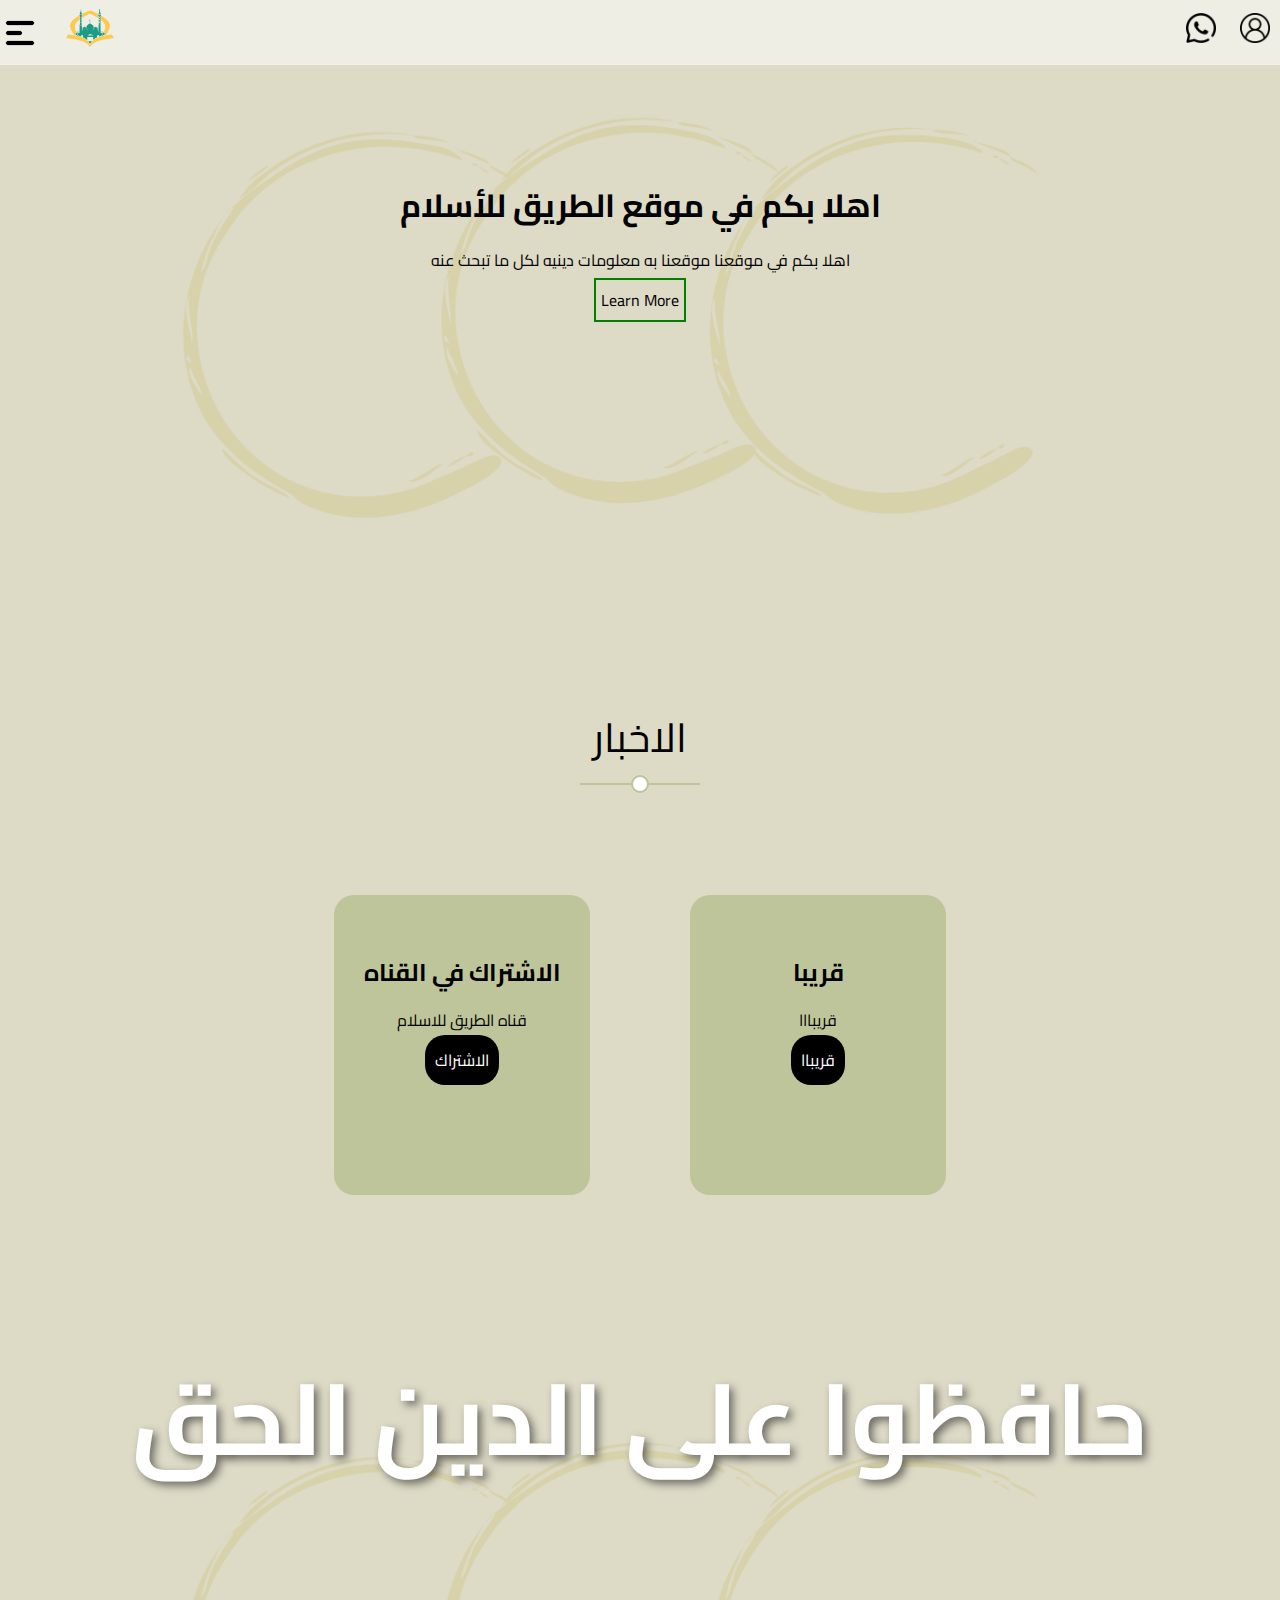
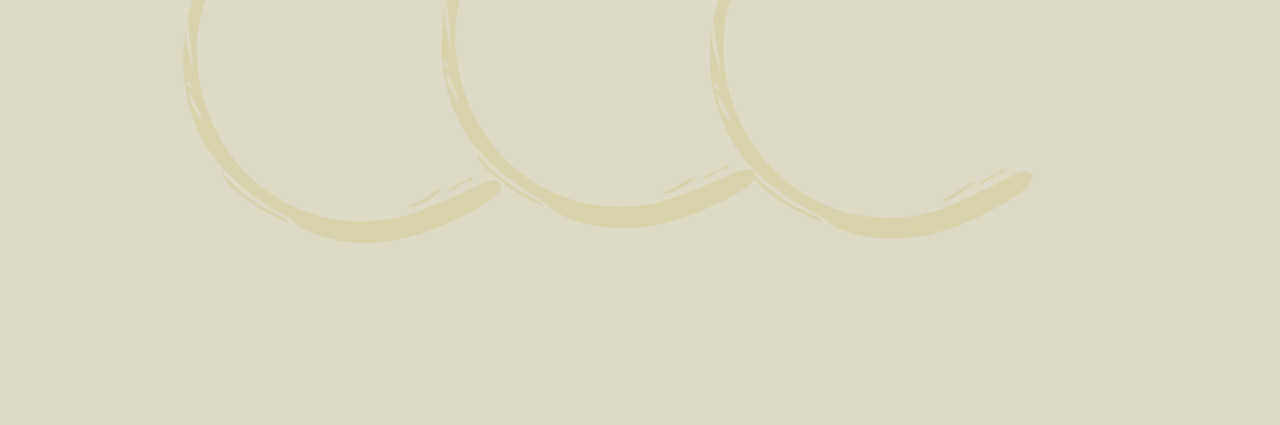
==== index.html @ eab347c7 "Add files via upload" ====
<!DOCTYPE html>
<html lang="en">
<head>
    <meta charset="UTF-8">
    <meta name="viewport" content="width=device-width, initial-scale=1.0">
    <link rel="preconnect" href="https://fonts.googleapis.com">
<link rel="preconnect" href="https://fonts.gstatic.com" crossorigin>
<link href="https://fonts.googleapis.com/css2?family=Cairo:wght@200..1000&display=swap" rel="stylesheet">
    <link rel="stylesheet" href="style.css">
<title>Document</title>
</head>
<body>
  <div class="landing">
<header class="header">
    <nav class="nav">
        <div class="hamburger">
          <img src="menus.png" alt="Hamburger Icon">
        </div>
        <ul class="nav-links">
          <li><a href="#">الرئيسيه</a></li>
          <li><a href="#">احاديث</a></li>
          <li><a href="#">سنه</a></li>
          <li><a href="#">قصص</a></li>
        </ul>
        <span class="logo">
            <img src="l.png" alt="Logo">
        </span>
      </nav>      
<div class="social-icons">
    <a href="https://whatsapp.com/channel/0029Vb14lVhKQuJJKNYjVC25"><img src="whatsapp.png" alt="" class="img"></a>
    <img src="user.png" alt="" srcset="">
</div>
</header>
  
<section class="hero">
    <div class="container">
      <div class="text">
        <h1>اهلا بكم في موقع الطريق للأسلام</h1>
        <p>اهلا بكم في موقعنا موقعنا  به معلومات دينيه لكل ما تبحث عنه</p>
        <a href="#" class="btn">Learn More</a>
      </div>
    </div>
</section>
</div>
<section class="news">
  <div class="main-heading">
  <h2>الاخبار</h2>
</div>
  <div class="container">
    <div class="news-item">
      <img src="img1.jpg" alt="">
      <h2>الاشتراك في القناه</h2>
      <p>قناه الطريق للاسلام</p>
      <a href="https://whatsapp.com/channel/0029Vb14lVhKQuJJKNYjVC25" class="btn" alt="">الاشتراك</a>
    </div>
    <div class="news-item">
      <img src="img2.jpg" alt="">
      <h2>قريبا</h2>
      <p>قريبااا</p>
      <a href="#" class="btn">قريباا</a>
    </div>
  </div>
</section>
<section class="end">
  <h1>حافظوا على الدين الحق</h1>
</section>


























<script>const hamburger = document.querySelector('.hamburger');
    const menu = document.querySelector('ul');
    
    hamburger.addEventListener('click', () => {
      menu.classList.toggle('active'); // Toggle the 'active' class on the menu
    });
    </script>
</body>
</html>
---- style.css ----
@import url('https://fonts.googleapis.com/css2?family=Cairo:wght@200..1000&display=swap');
*{
    box-sizing: border-box;
    margin: 0;
    padding: 0;
    
}
body,html{
    font-family: 'Cairo', sans-serif;
    background-color:#dddac6;
    color: black;
    align-items: center;
    text-align: center;
    justify-content: center;
}
header{
    background-color: #ffffff8a;
    background: transparent(20px);
    text-align: center;
    display: flex;
    justify-content: space-between;
    align-items: center;
}
/* Basic styling for the nav container */
.nav {
    position: relative;
    display: flex;
    justify-content: flex-end;
    align-items: center;
  }
  
  /* Style for the navigation links */
  .nav-links {
    list-style-type: none;
    margin: 0;
    padding: 0;
    position: fixed;  /* Fixed position so the nav links stay in place */
    top: 0;
    right: -250px;    /* Initially hide the nav links off-screen */
    width: 250px;
    height: 100vh;
    background-color: #464646;
    backdrop-filter: blur(50px);
    display: flex;
    flex-direction: column;
    justify-content: center;
    transition: right 0.3s ease; /* Smooth sliding transition */
  }
  /* Style for the individual nav items */
  .nav-links li {
    margin: 20px 0;
    text-align: center;
  }
  
  .nav-links a {
    padding: 10px;
    color: rgb(0, 0, 0);
    text-decoration: none;
    font-size: 18px;
  }
  .nav-links a:hover {
    color: rgba(255, 255, 255, 0.486); 
    border: 1px solid green;/* Change the color on hover */
 border-radius: 30px;
 transition: 1s;
  }
  /* Hamburger icon style */
/* Hamburger icon style */
.hamburger {
    cursor: pointer;
    display: block;
    z-index: 10; /* Make sure the hamburger is always on top */
    width: 40px; /* Adjust the width as needed */
    height: 40px; /* Adjust the height as needed */
}
.hamburger img {
    width: 100%;
    height: auto; /* Keeps the aspect ratio of the image */
}

  /* When the menu is active (hamburger clicked), slide in the nav links */
  .nav-links.active {
    right: 0; /* Slide in from the right */
  }
  
  /* Optional: For mobile view */
  @media (max-width: 768px) {
    .hamburger{
      display: block; /* Display hamburger on small screens */
    }
  }
  .logo img{
    width: 100px;
  }
  .social-icons img{
    margin: 10px;
    width: 30px;
    height: auto;
  }
  .social-icons .img:hover{
    transform: scale(1.1);
    transition: transform 0.3s ease;
  }
  .landing{
    background-image: url(back.png);
    height: 700px;
    width: 100%;
    background-position: center;
    background-size: cover;
  }
  .hero{
margin: 100px;
 align-items: center;
}
  .hero a{
text-decoration: none;
border: solid green 2px ;
padding: 5px;
color: #000000;
}
.hero a:hover{
  background-color: green;
  color: white;
  transition: 1s;
}
  .text h1,p{
    margin: 10px;
  }
  .main-heading {
  text-align: center;
}
.main-heading h2 {
  font-weight: normal;
  font-size: 40px;
  position: relative;
  margin-bottom: 70px;
  text-transform: uppercase;
}
.main-heading h2::before {
  content: "";
  position: absolute;
  left: 50%;
  transform: translateX(-50%);
  height: 2px;
  background-color: #bfc59b;
  bottom: -10px;
  width: 120px;
}
.main-heading h2::after {
  content: "";
  position: absolute;
  left: 50%;
  transform: translateX(-50%);
  width: 14px;
  height: 14px;
  border-radius: 50%;
  border: 2px solid #bfc59b;
  bottom: -18px;
  background-color: white;
}
.main-heading p {
  width: 550px;
  margin: 0 auto 100px;
  max-width: 100%;
  line-height: 2;
  color: #777;
}
.container{
  display: flex;
  align-items: center;
  justify-content: center;
  flex-wrap: wrap;
}
.news-item{
  margin: 50px;
  background-color: #bfc59b;
  border-radius: 20px;
width: 20%;
height: 300px;
padding: 25px;
}
.news-item a{
  margin: 60px;
  color: white;
  text-decoration: none;
  padding: 10px;
  bottom: 30px;
  border-radius: 20px;
  background-color: #000000;
}
.end{
  margin-top: 50px;
  text-align: center;
  background-image: url(back.png) ;
  height: 700px;
    width: 100%;
    background-position: center;
    background-size: cover;
}
.end h1{
  color: white;
margin-top: 80px;
font-size: 100px;
text-shadow: 4px 4px 8px rgba(0, 0, 0, 0.5);
}
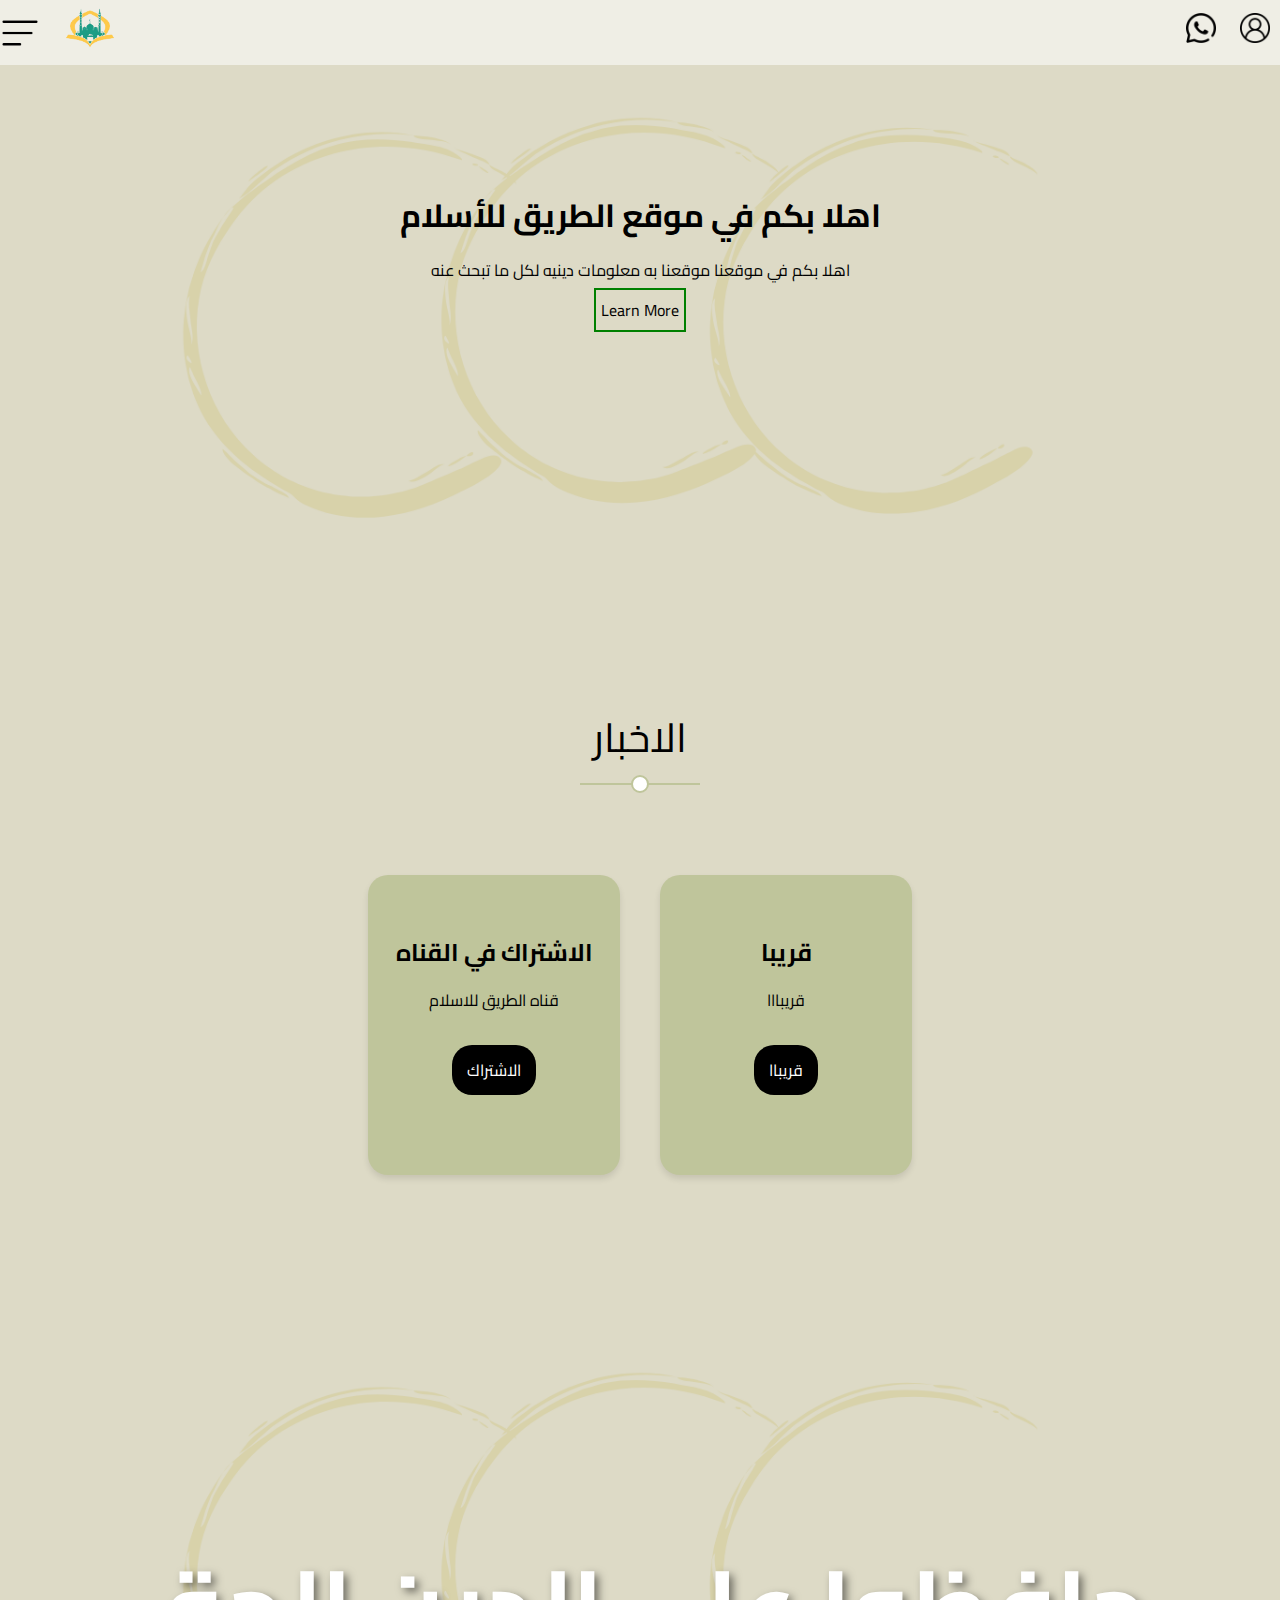
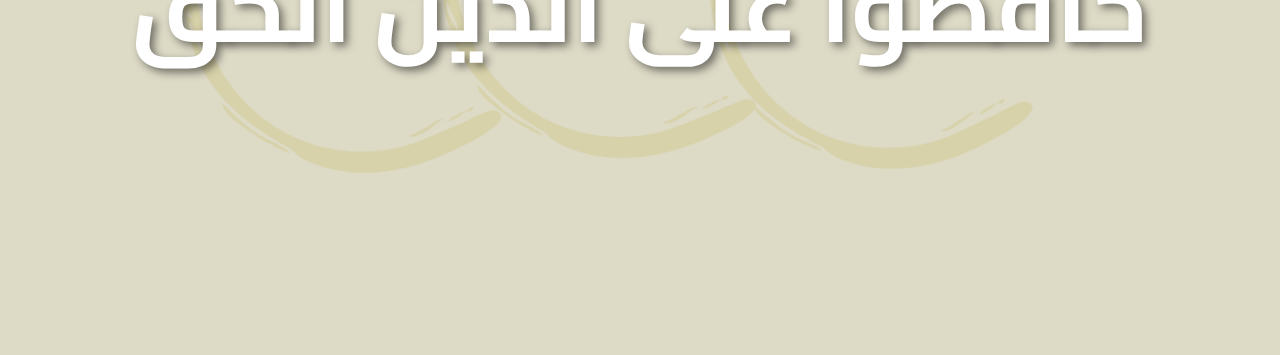
==== commit 4642ab1a: "Add files via upload" ====
--- a/index.html
+++ b/index.html
@@ -6,7 +6,8 @@
     <link rel="preconnect" href="https://fonts.googleapis.com">
 <link rel="preconnect" href="https://fonts.gstatic.com" crossorigin>
 <link href="https://fonts.googleapis.com/css2?family=Cairo:wght@200..1000&display=swap" rel="stylesheet">
-    <link rel="stylesheet" href="style.css">
+<link rel="shortcut icon" href="l.png" type="image/x-icon" />
+<link rel="stylesheet" href="style.css">
 <title>Document</title>
 </head>
 <body>
@@ -14,7 +15,7 @@
 <header class="header">
     <nav class="nav">
         <div class="hamburger">
-          <img src="menus.png" alt="Hamburger Icon">
+          <img src="hamburger.png" alt="Hamburger Icon">
         </div>
         <ul class="nav-links">
           <li><a href="#">الرئيسيه</a></li>
--- a/style.css
+++ b/style.css
@@ -40,8 +40,8 @@
     right: -250px;    /* Initially hide the nav links off-screen */
     width: 250px;
     height: 100vh;
-    background-color: #464646;
-    backdrop-filter: blur(50px);
+    background-color: #c5c49c23;
+    backdrop-filter: blur(10px);
     display: flex;
     flex-direction: column;
     justify-content: center;
@@ -166,28 +166,58 @@
   line-height: 2;
   color: #777;
 }
-.container{
+.container {
   display: flex;
   align-items: center;
   justify-content: center;
   flex-wrap: wrap;
-}
-.news-item{
-  margin: 50px;
+  padding: 10px;
+}
+
+.news-item {
+  margin: 20px;
   background-color: #bfc59b;
   border-radius: 20px;
-width: 20%;
-height: 300px;
-padding: 25px;
-}
-.news-item a{
-  margin: 60px;
+  width: 20%;
+  height: 300px;
+  padding: 25px;
+  box-shadow: 0 4px 6px rgba(0, 0, 0, 0.1);
+  transition: transform 0.3s ease;
+}
+
+.news-item:hover {
+  transform: scale(1.05);
+}
+
+.news-item a {
+  margin: 20px auto 0;
+  display: inline-block;
   color: white;
   text-decoration: none;
-  padding: 10px;
-  bottom: 30px;
+  padding: 10px 15px;
   border-radius: 20px;
   background-color: #000000;
+  text-align: center;
+}
+
+/* Responsive styles */
+@media (max-width: 1200px) {
+  .news-item {
+      width: 30%;
+  }
+}
+
+@media (max-width: 768px) {
+  .news-item {
+      width: 45%;
+  }
+}
+
+@media (max-width: 480px) {
+  .news-item {
+      width: 90%;
+      margin: 10px 0;
+  }
 }
 .end{
   margin-top: 50px;
@@ -203,4 +233,43 @@
 margin-top: 80px;
 font-size: 100px;
 text-shadow: 4px 4px 8px rgba(0, 0, 0, 0.5);
+}
+.end {
+  margin-top: 50px;
+  text-align: center;
+  background-image: url('back.png');
+  height: 700px;
+  width: 100%;
+  background-position: center;
+  background-size: cover;
+  display: flex;
+  flex-direction: column;
+  justify-content: center;
+  align-items: center;
+}
+
+.end h1 {
+  color: white;
+  font-size: 100px;
+  text-shadow: 4px 4px 8px rgba(0, 0, 0, 0.5);
+  margin: 0;
+}
+
+/* Responsive styles */
+@media (max-width: 1200px) {
+  .end h1 {
+      font-size: 80px;
+  }
+}
+
+@media (max-width: 768px) {
+  .end h1 {
+      font-size: 60px;
+  }
+}
+
+@media (max-width: 480px) {
+  .end h1 {
+      font-size: 40px;
+  }
 }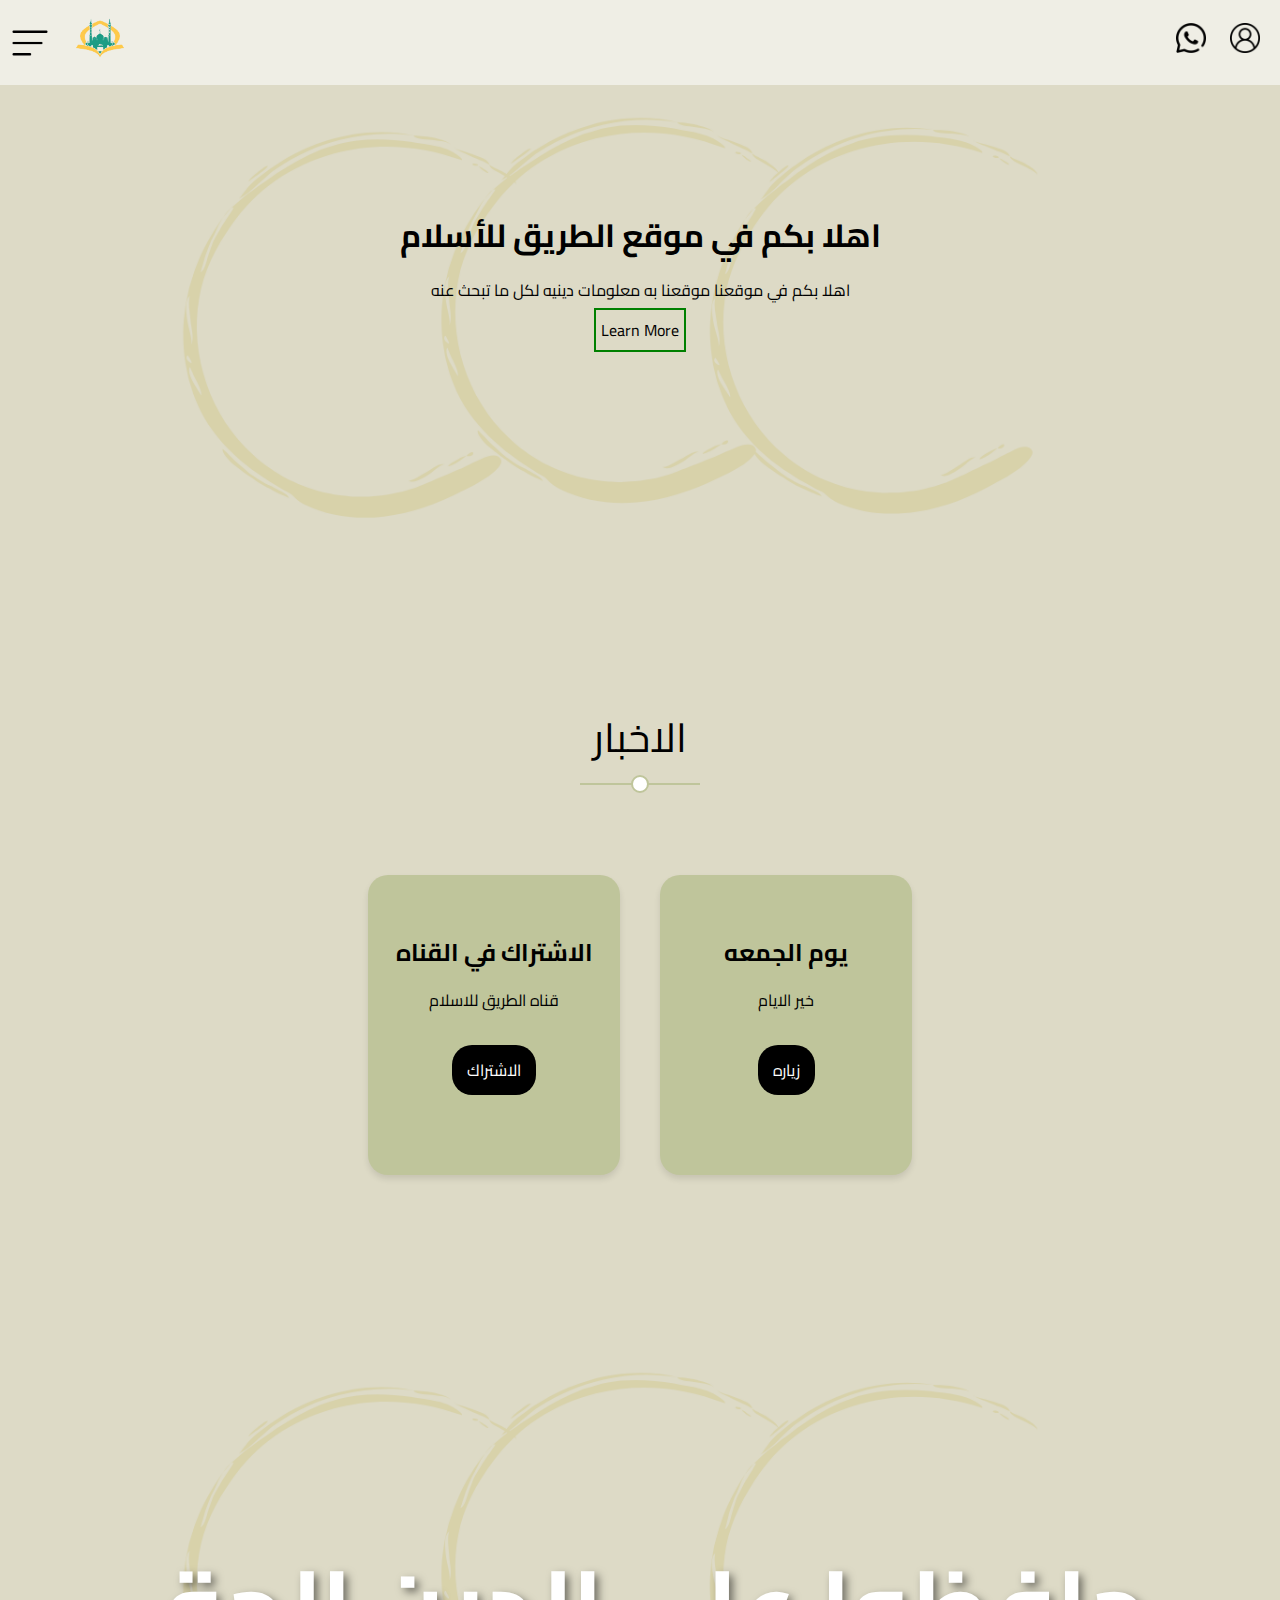
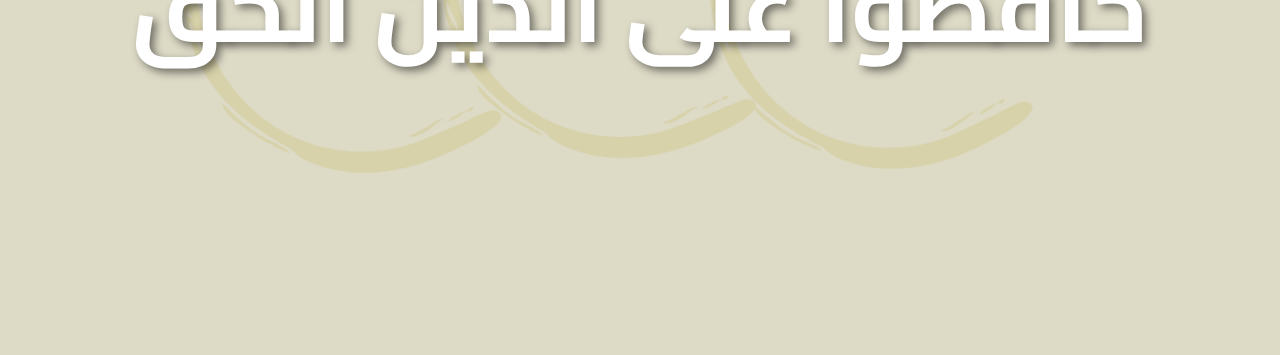
==== commit 0b9f7c44: "Add files via upload" ====
--- a/index.html
+++ b/index.html
@@ -18,10 +18,11 @@
           <img src="hamburger.png" alt="Hamburger Icon">
         </div>
         <ul class="nav-links">
-          <li><a href="#">الرئيسيه</a></li>
-          <li><a href="#">احاديث</a></li>
+          <li><a href="index.html">الرئيسيه</a></li>
+          <li><a href="ahadith.html">احاديث</a></li>
           <li><a href="#">سنه</a></li>
           <li><a href="#">قصص</a></li>
+          <li><a href="asala.html">اسئله</a></li>
         </ul>
         <span class="logo">
             <img src="l.png" alt="Logo">
@@ -38,7 +39,7 @@
       <div class="text">
         <h1>اهلا بكم في موقع الطريق للأسلام</h1>
         <p>اهلا بكم في موقعنا موقعنا  به معلومات دينيه لكل ما تبحث عنه</p>
-        <a href="#" class="btn">Learn More</a>
+        <a href="https://whatsapp.com/channel/0029Vb14lVhKQuJJKNYjVC25" class="btn">Learn More</a>
       </div>
     </div>
 </section>
@@ -56,9 +57,9 @@
     </div>
     <div class="news-item">
       <img src="img2.jpg" alt="">
-      <h2>قريبا</h2>
-      <p>قريبااا</p>
-      <a href="#" class="btn">قريباا</a>
+      <h2>يوم الجمعه</h2>
+      <p>خير الايام</p>
+      <a href="#" class="btn">زياره</a>
     </div>
   </div>
 </section>
@@ -91,7 +92,8 @@
 
 
 
-<script>const hamburger = document.querySelector('.hamburger');
+<script>
+    const hamburger = document.querySelector('.hamburger');
     const menu = document.querySelector('ul');
     
     hamburger.addEventListener('click', () => {
--- a/style.css
+++ b/style.css
@@ -1,4 +1,3 @@
-
 @import url('https://fonts.googleapis.com/css2?family=Cairo:wght@200..1000&display=swap');
 *{
     box-sizing: border-box;
@@ -15,6 +14,7 @@
     justify-content: center;
 }
 header{
+  padding: 10px;
     background-color: #ffffff8a;
     background: transparent(20px);
     text-align: center;
